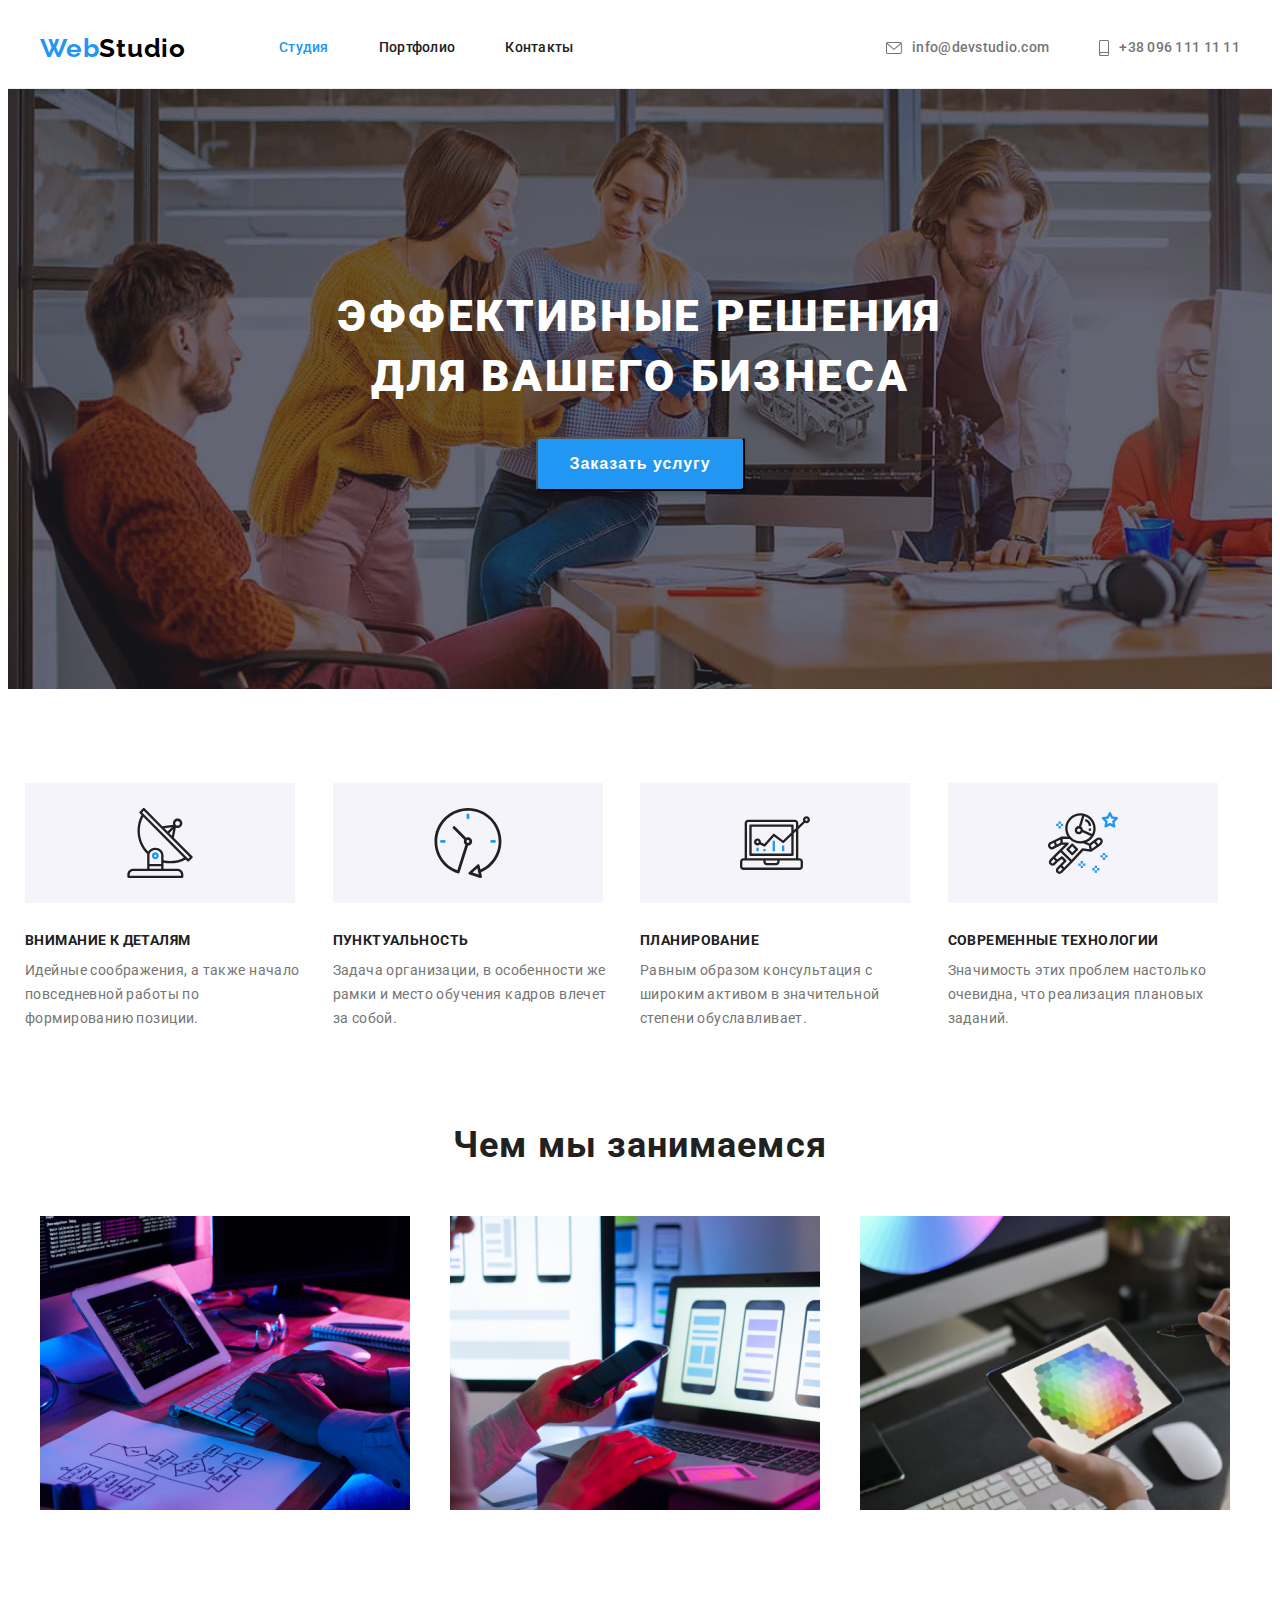
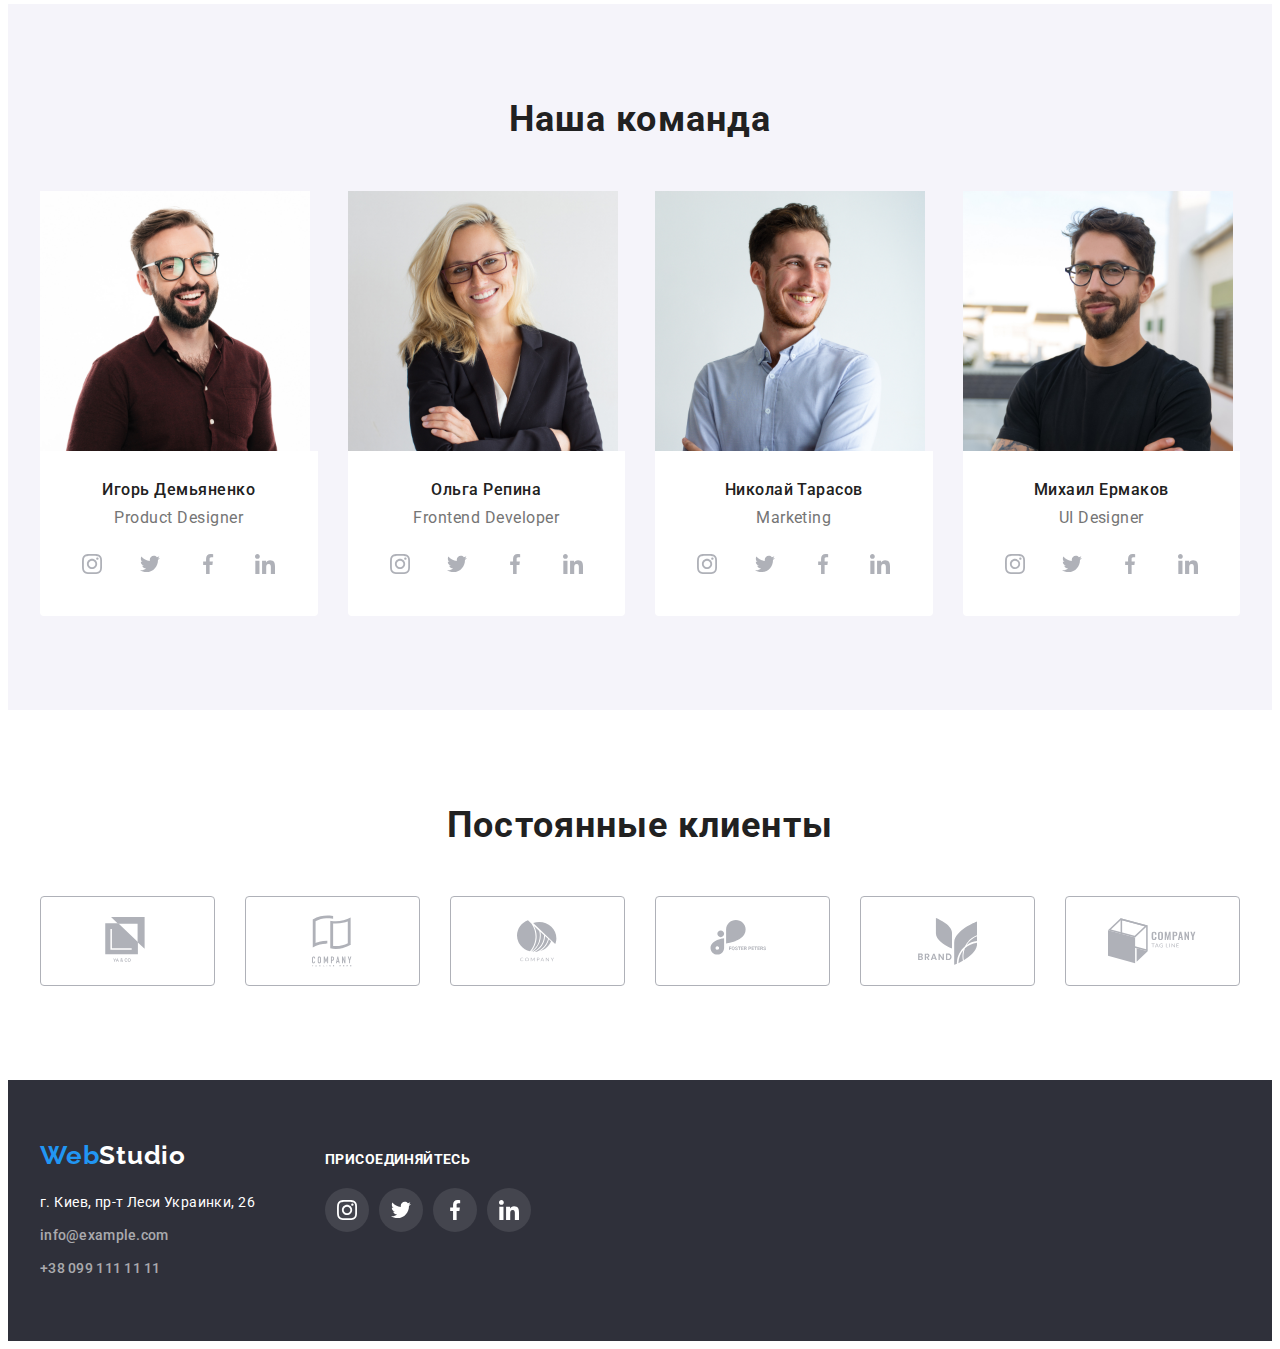
==== index.html @ b5531668 "clone" ====
﻿<!DOCTYPE html>
<html lang="ru">
<head>
    <meta charset="UTF-8">
    <meta http-equiv="X-UA-Compatible" content="IE=edge">
    <meta name="viewport" content="width=device-width, initial-scale=1.0">
    <title>WebStudio</title>
<link rel="preconnect" href="https://fonts.gstatic.com">
<link href="https://fonts.googleapis.com/css2?family=Raleway:wght@700&family=Roboto:wght@400;500;700;900&display=swap"
    rel="stylesheet">
    <link rel="stylesheet" href="https://cdnjs.cloudflare.com/ajax/libs/modern-normalize/1.0.0/modern-normalize.min.css"
        integrity="sha512-ISS7cAi1PEhQ8jnbJpJZMd29NlhNj4AWYyLOSp2CE/CsHxTCu+r+t0D2yoJudVrd0/8fTVPUVDzY5Tvli75u/g=="
        crossorigin="anonymous" />
    <link rel="stylesheet" href="./css/styles.css">
   
</head>
<body>
<header class="header">
    <div class="container">
<nav class="nav">
    <a class="logo logo-light-theme link" href="" lang="en"> <span class="web">Web</span>Studio</a>
    <ul class="items list">
        <li class="item">
            <a class="item-link link current" href="./index.html">Студия</a>
        </li>
        <li class="item">
            <a class="item-link link" href="./portfolio.html">Портфолио</a>
        </li>
        <li class="item">
            <a class="item-link link" href="">Контакты</a>
        </li>
    </ul>
</nav>
<ul class="item-link list"> 
    <li class="mail">
        <a class="tel-link link" href="mailto:info@devstudio.com" lang="en">
            <svg class="tel-icon" width="16" height="12">
                <use href=" ./images/svgsprat/symbol.svg#icon-list">
                </use>
            </svg>
             info@devstudio.com</a>
    </li>
    <li class="tel">
        <a class="tel-link link" href="tel:+380961111111"> 
            <svg class="tel-icon" width="10" height="16">
            <use href=" ./images/svgsprat/symbol.svg#icon-smartphone"icon-smartphone>
            </use>
        </svg>
        +38 096 111 11 11</a>
    </li>
   
</ul>
    </div>
    
</header>
<main>
<!--Hero-->
<section class="hero overlay">
    <div class="container">
        <h1 class="hero-title">Эффективные решения для вашего бизнеса</h1>
        <button class="modal-btn" type="button">Заказать услугу</button>
    </div>
</section>
<!--Features-->
<section class="features">
    <div class="container">
    <h2 class="visually-hidden" hidden>Особенности </h2>
        <ul class="features-lists list">
            <li class="features-lists-item">
            <div class="pictures-list">
                <svg class="features-icon">
                    <use href=" ./images/svgsprat/symbol.svg#icon-antenna1"></use>
                </svg>
            </div>    
            <h3 class="features-list">Внимание к деталям</h3>
            <p class="features-desc">Идейные соображения, а также начало повседневной работы по формированию позиции.</p>

        </li>
        <li class="features-lists-item">
            <div class="pictures-list">
                <svg class="features-icon">
                    <use href=" ./images/svgsprat/symbol.svg#icon-clock"></use>
                </svg>
                </div>
            <h3 class="features-list">Пунктуальность</h3>
            <p class="features-desc">Задача организации, в особенности же рамки и место обучения кадров влечет за собой.</p>
        </li>
        <li class="features-lists-item">
            <div class="pictures-list">
                <svg class="features-icon">
                    <use href=" ./images/svgsprat/symbol.svg#icon-diagram1"></use>
                </svg>
                </div>
            <h3 class="features-list">Планирование</h3>
            <p class="features-desc">Равным образом консультация с широким активом в значительной степени обуславливает.</p>
        </li>
        <li class="features-lists-item">
            <div class="pictures-list">
                <svg class="features-icon">
                    <use href=" ./images/svgsprat/symbol.svg#icon-astronaut1"></use>
                </svg>
                </div>
            <h3 class="features-list">Современные технологии</h3>
            <p class="features-desc">Значимость этих проблем настолько очевидна, что реализация плановых заданий.</p>
        </li>
    </ul>
    </div>
</section>
<!--what are we doing-->
<section class="doing ">
    <div class="container">
    <h2 class="title">Чем мы занимаемся</h2>
    <ul class="doing-lists list">
        <li class="doing-items">
            <img src="./images/doing/box1.jpg" width="370" height="294" alt="Человек печатает на планшете" >
        </li>
        <li class="doing-items">
            <img src="./images/doing/box2.jpg" width="370" height="294" alt="Человек держит телефон в руке">
        </li>
        <li class="doing-items">
            <img src="./images/doing/box3.jpg" width="370" height="294" alt="Человек дердит в руке планшет">
        </li>
    </ul>
    </div>
</section> 
<!--Our team--> 
<section class="team">
   <div class="container">
    <h2 class="title">Наша команда</h2>
    <ul class="team-lists list">
        <li class="team-list">
            <img src="./images/team/ihor.jpg" width="270" height="260" alt="Мужчина в очках">
                <div class="desc">
                <h3 class="team-member">Игорь Демьяненко</h3>
                    <p class="team-desc" lang="en">Product Designer</p>
                    <ul class="social-list list">
                        <li class="social-list-item">
                            <a class="social-list-link link" href="">
                                <svg class="social-list-icon">
                                    <use href=" ./images/svgsprat/symbol.svg#icon-instagram"></use>
                                </svg>
                            </a>
                        </li>
                            <li class="social-list-item">
                                <a class="social-list-link link" href="">
                                    <svg class="social-list-icon">
                                        <use href=" ./images/svgsprat/symbol.svg#icon-twitter1"></use>
                                    </svg>
                                </a>
                         </li>
                            <li class="social-list-item">
                                <a class="social-list-link link" href="">
                                    <svg class="social-list-icon">
                                        <use href=" ./images/svgsprat/symbol.svg#icon-facebook"></use>
                                    </svg>
                                </a>
                        </li>
                            <li class="social-list-item">
                                <a class="social-list-link link" href="">
                                    <svg class="social-list-icon">
                                        <use href=" ./images/svgsprat/symbol.svg#icon-linkedin1"></use>
                                    </svg>
                                </a>
                        </li>
                    </ul>
                </div>
        </li>
        <li class="team-list">
            <img src="./images/team/olga.jpg" width="270" height="260" alt="Женщина в очках">
                <div class="desc">
                <h3 class="team-member">Ольга Репина</h3>
                    <p class="team-desc" lang="en">Frontend Developer</p>
                     <ul class="social-list list">
                        <li class="social-list-item">
                            <a class="social-list-link link" href="">
                                <svg class="social-list-icon">
                                    <use href=" ./images/svgsprat/symbol.svg#icon-instagram"></use>
                                </svg>
                            </a>
                        </li>
                            <li class="social-list-item">
                                <a class="social-list-link link" href="">
                                    <svg class="social-list-icon">
                                        <use href=" ./images/svgsprat/symbol.svg#icon-twitter1"></use>
                                    </svg>
                                </a>
                         </li>
                            <li class="social-list-item">
                                <a class="social-list-link link" href="">
                                    <svg class="social-list-icon">
                                        <use href=" ./images/svgsprat/symbol.svg#icon-facebook"></use>
                                    </svg>
                                </a>
                        </li>
                            <li class="social-list-item">
                                <a class="social-list-link link" href="">
                                    <svg class="social-list-icon">
                                        <use href=" ./images/svgsprat/symbol.svg#icon-linkedin1"></use>
                                    </svg>
                                </a>
                        </li>
                    </ul>
                </div>
        </li>
        <li class="team-list">
            <img src="./images/team/nikolay.jpg" width="270" height="260" alt="Мужчина в белой рубашке">
                <div class="desc">
                <h3 class="team-member">Николай Тарасов</h3>
                    <p class="team-desc" lang="en">Marketing</p>
                     <ul class="social-list list">
                        <li class="social-list-item">
                            <a class="social-list-link link" href="">
                                <svg class="social-list-icon">
                                    <use href=" ./images/svgsprat/symbol.svg#icon-instagram"></use>
                                </svg>
                            </a>
                        </li>
                            <li class="social-list-item">
                                <a class="social-list-link link" href="">
                                    <svg class="social-list-icon">
                                        <use href=" ./images/svgsprat/symbol.svg#icon-twitter1"></use>
                                    </svg>
                                </a>
                         </li>
                            <li class="social-list-item">
                                <a class="social-list-link link" href="">
                                    <svg class="social-list-icon">
                                        <use href=" ./images/svgsprat/symbol.svg#icon-facebook"></use>
                                    </svg>
                                </a>
                        </li>
                            <li class="social-list-item">
                                <a class="social-list-link link" href="">
                                    <svg class="social-list-icon">
                                        <use href=" ./images/svgsprat/symbol.svg#icon-linkedin1"></use>
                                    </svg>
                                </a>
                        </li>
                    </ul>
                </div>
        </li>
        <li class="team-list">
            <img src="./images/team/mikhail.jpg" width="270" height="260" alt="Мужчина в чорной футболке и очках">
                <div class="desc">
                <h3 class="team-member">Михаил Ермаков</h3>
                    <p class="team-desc" lang="en">UI Designer</p>
                     <ul class="social-list list">
                        <li class="social-list-item">
                            <a class="social-list-link link" href="">
                                <svg class="social-list-icon">
                                    <use href=" ./images/svgsprat/symbol.svg#icon-instagram"></use>
                                </svg>
                            </a>
                        </li>
                            <li class="social-list-item">
                                <a class="social-list-link link" href="">
                                    <svg class="social-list-icon">
                                        <use href=" ./images/svgsprat/symbol.svg#icon-twitter1"></use>
                                    </svg>
                                </a>
                         </li>
                            <li class="social-list-item">
                                <a class="social-list-link link" href="">
                                    <svg class="social-list-icon">
                                        <use href=" ./images/svgsprat/symbol.svg#icon-facebook"></use>
                                    </svg>
                                </a>
                        </li>
                            <li class="social-list-item">
                                <a class="social-list-link link" href="">
                                    <svg class="social-list-icon">
                                        <use href=" ./images/svgsprat/symbol.svg#icon-linkedin1"></use>
                                    </svg>
                                </a>
                        </li>
                    </ul>
                </div>
        </li>
    </ul>
    </div>
</section> 
<!--Our clients-->
<section class="clients">
    <div class="container">
        <h2 class="title">Постоянные клиенты</h2>
        <ul class="clients-list list">
            <li class="clients-list-item">
                <a class="clients-list-link link" href="#">
                    <svg class="client-slist-icon" height="48" width="44" >
                        <use href=" ./images/svgsprat/symbol.svg#icon-yogo"></use>
                    </svg>
                </a>
            </li>
            <li class="clients-list-item">
                      <a class="clients-list-link link" href="#">
                    <svg class="clients-list-link-icon" height="52" width="40" >
                        <use href=" ./images/svgsprat/symbol.svg#icon-logo-2"></use>
                    </svg>
                </a>
            </li>
            <li class="clients-list-item">
                      <a class="clients-list-link link" href="#">
                    <svg class="clients-list-link-icon" height="42" width="40" >
                        <use href=" ./images/svgsprat/symbol.svg#icon-logo-3"></use>
                    </svg>
                </a>
            </li>
            <li class="clients-list-item">
                      <a class="clients-list-link link" href="#">
                    <svg class="clients-list-link-icon" height="42" width="80" >
                        <use href=" ./images/svgsprat/symbol.svg#icon-logo-4"></use>
                    </svg>
                </a>
            </li>
            <li class="clients-list-item">
                      <a class="clients-list-link link" href="#">
                    <svg class="clients-list-link-icon" height="47" width="59" >
                        <use href=" ./images/svgsprat/symbol.svg#icon-logo-5"></use>
                    </svg>
                </a>
            </li>
            <li class="clients-list-item">
                      <a class="clients-list-link link" href="#">
                    <svg class="clients-list-link-icon" height="46" width="88" >
                        <use href="./images/svgsprat/symbol.svg#icon-logo-6"></use>
                    </svg>
                </a>
            </li>
        </ul>
    </div>
</section>
</section>
</main>
<footer class="footer">
    <div class="container footer-flex">
        <div>
    <a class="logo logo-dark-theme link" href="" lang="en"> <span class="web">Web</span>Studio</a>
    <address class="address">
    <ul class="contact-lists list">
        <li class="contact-item">
            <a class="contact-link link" href="https://goo.gl/maps/p48vAZZy5zVXsnr66" target="_blank" rel="noopener noreferrer">г. Киев, пр-т Леси Украинки, 26 </a>
        </li>
        <li class="contact-item">
            <a class="foot-link link" href="mailto:info@example.com">info@example.com</a>
        </li>
        <li class="contact-item">
            <a class="foot-link link" href="tel:+380991111111">+38 099 111 11 11</a></li>
    </ul>
    </address>
        </div> 
    <div class="fotter-link">
        <b class="join-us">присоединяйтесь</b>
        <ul class="soc-list list">
            <li class="soc-list-item">
                <a class="soc-list-link link" href="">
                    <svg class="social-list-icon">
                        <use href="./images/svgsprat/symbol.svg#icon-instagram"></use>
                    </svg>
                </a>
            </li>
            <li class="soc-list-item">
                <a class="soc-list-link link" href="">
                    <svg class="social-list-icon">
                        <use href="./images/svgsprat/symbol.svg#icon-twitter1"></use>
                    </svg>
                </a>
            </li>
            <li class="soc-list-item">
                <a class="soc-list-link link" href="">
                    <svg class="social-list-icon">
                        <use href="./images/svgsprat/symbol.svg#icon-facebook"></use>
                    </svg>
                </a>
            </li>
            <li class="soc-list-item">
                <a class="soc-list-link link" href="">
                    <svg class="social-list-icon">
                        <use href="./images/svgsprat/symbol.svg#icon-linkedin1"></use>
                    </svg>
                </a>
            </li>
        </ul>
    </div>
    </div>
</footer>
</body>
</html>
---- css/styles.css ----
h1,
h2,
h3,
h4,
h5,
h6,
p {
  margin: 0;
}
ul,
ol {
  margin: 0;
  padding: 0;
}
img {
  display: block;
}
:root {
  --main-font: 'Roboto', sans-serif;
  --secondary-font: 'Raleway', sans-serif;
  --second-background: #2f303a;
  --team-background: #f5f4fa;
  --btn-active-background: #188ce8;
  --nav-color: #212121;
  --main-color: #ffffff;
  --second-color: #2196f3;
  --light-theme: #000000;
  --tel-link-color: #757575;
  --border-color: #eeeeee;
  --footer-link: rgba(255, 255, 255, 0.6);
  --icon-color: #afb1b8;
}

body {
  font-family: var(--main-font);
  font-weight: 400;
  background: var(--main-color);
}

.link {
  text-decoration: none;
}

.list {
  list-style: none;
}

.address {
  font-style: normal;
  margin-top: 20px;
}
.visually-hidden {
  position: absolute !important;
  clip: rect(1px 1px 1px 1px); /* IE6, IE7 */
  clip: rect(1px, 1px, 1px, 1px);
  padding: 0 !important;
  border: 0 !important;
  height: 1px !important;
  width: 1px !important;
  overflow: hidden;
}
/*===========COMPONENT==========*/
.logo {
  font-family: var(--secondary-font);
  font-weight: 700;
  font-size: 26px;
  line-height: 1.19;
  letter-spacing: 0.03em;
  color: var(--main-color);
}
.web {
  color: var(--second-color);
}

.logo-light-theme {
  color: var(--light-theme);
}

.logo-dark-theme {
  color: var(--main-color);
}

.modal-btn {
  min-width: 200px;
  padding: 10px 32px;
  font-weight: 700;
  font-size: 16px;
  line-height: 1.9;
  text-align: center;
  letter-spacing: 0.06em;
  cursor: pointer;
  color: var(--main-color);
  background: var(--second-color);
  box-shadow: 0px 4px 4px rgba(0, 0, 0, 0.15);
  border-radius: 4px;
}
.modal-btn:hover,
.modal-btn:focus {
  color: var(--main-color);
  background: var(--btn-active-background);
  box-shadow: 0px 4px 4px rgba(0, 0, 0, 0.15);
  border-radius: 4px;
}
.title {
  margin-bottom: 50px;
  font-weight: 700;
  font-size: 36px;
  line-height: 1.17;
  text-align: center;
  letter-spacing: 0.03em;
  color: var(--nav-color);
}
.social-list {
  display: flex;
  align-items: center;
  justify-content: space-between;
}
.social-list-link {
  display: flex;
  justify-content: center;
  align-items: center;
  width: 44px;
  height: 44px;
  border-radius: 50%;
  fill: var(--icon-color);
  background-color: var(--main-color);
}
.social-list-icon {
  width: 20px;
  height: 20px;
}
.social-list-link:hover,
.social-list-link:focus {
  background-color: var(--second-color);
}

.social-list-link:hover .social-list-icon,
.social-list-link:focus .social-list-icon {
  fill: var(--main-color);
}
/*===========END COMPONENT==========*/

/*===========HEADER==========*/
.header {
  border-bottom: 1px solid #ececec;
}
.header .container {
  display: flex;
  align-items: center;
}
.nav {
  display: flex;
  align-items: center;
}
.container {
  align-items: center;
  width: 1200px;
  margin: 0 auto;
  padding-left: 15px;
  padding-right: 15px;
}
.items-link {
  display: flex;
  align-items: center;
  margin-left: auto;
}
.items {
  display: flex;
  align-items: center;
  margin-left: 93px;
}
.item:not(:last-child) {
  margin-right: 50px;
}

.item-link {
  display: flex;
  align-items: center;
  margin-left: auto;
  font-weight: 500;
  font-size: 14px;
  line-height: 1.14;
  letter-spacing: 0.02em;
  color: var(--nav-color);
}
.item-link:hover,
.item-link:focus {
  color: var(--second-color);
}
.current {
  color: var(--second-color);
}
.tel {
  margin-left: 50px;
}

.tel-link {
  display: inline-flex;
  align-items: center;
  padding-top: 32px;
  padding-bottom: 32px;
  font-weight: 500;
  font-size: 14px;
  line-height: 1.14;
  letter-spacing: 0.02em;
  color: var(--tel-link-color);
}
.foot-link {
  font-weight: 500;
  font-size: 14px;
  line-height: 1.14;
  letter-spacing: 0.02em;
  color: var(--footer-link);
}
.foot-link:hover,
.foot-link:focus {
  color: var(--second-color);
}
.tel-link:hover,
.tel-link:focus {
  color: var(--second-color);
}
.tel-link:hover .tel-icon,
.tel-link:focus .tel-icon {
  fill: var(--second-color);
}
.tel-icon {
  margin-right: 10px;
  fill: var(--tel-link-color);
}

/*===========END HEADER=========*/

/*===========HERO==========*/
.hero {
  display: flex;
  align-items: center;
  background-color: var(--second-background);
  text-align: center;
  color: var(--main-color);
}
.overlay {
  max-width: 1600px;
  height: 600px;
  margin: 0 auto;
  background-image: linear-gradient(
      to right,
      rgba(47, 48, 58, 0.4),
      rgba(47, 48, 58, 0.4)
    ),
    url('../images/overlay/overlay.jpg');
}
.hero .container {
  padding: 200px 0px;
  text-align: center;
  max-width: 696px;
}

.hero-title {
  margin-bottom: 30px;
  font-weight: 900;
  font-size: 44px;
  line-height: 1.36;
  text-align: center;
  letter-spacing: 0.06em;
  text-transform: uppercase;
  color: var(--main-color);
}

/*===========FEATURES==========*/
.features {
  padding-top: 94px;
  padding-bottom: 94px;
}
.features-lists {
  display: flex;
  align-items: center;
  justify-content: center;
}

.features-list {
  margin-bottom: 10px;
  font-weight: 700;
  font-size: 14px;
  line-height: 1.14;
  letter-spacing: 0.03em;
  text-transform: uppercase;
  color: var(--nav-color);
}
.features-lists {
  margin-left: -30px;
}
.features-lists-item {
  flex-basis: calc(100% / 4 - 30px);
  margin-left: 30px;
}
.features-lists :first-child {
  margin-left: 0;
}
.features-desc {
  font-weight: 400;
  font-size: 14px;
  line-height: 1.7;
  letter-spacing: 0.03em;
  color: var(--tel-link-color);
}
.pictures-list {
  display: flex;
  justify-content: center;
  align-items: center;
  margin-bottom: 30px;
  width: 270px;
  height: 120px;
  background-color: var(--team-background);
}

.features-icon {
  width: 70px;
  height: 70px;
}

/*===========END FEATURES==========*/

/*===========DOING==========*/
.doing {
  padding-bottom: 94px;
}
.doing-lists {
  display: flex;
  flex-wrap: wrap;
  margin-left: -30px;
  margin-top: -50px;
}

.doing-items {
  flex-basis: calc(100% / 3 - 30px);
  margin-left: 30px;
  margin-top: 50px;
}
/*===========END DOING==========*/

/*===========OUR TEAM==========*/
.team {
  padding-top: 94px;
  padding-bottom: 94px;
  background-color: var(--team-background);
}

.team-lists {
  display: flex;
  flex-wrap: wrap;
  margin-left: -30px;
  margin-top: -50px;
  text-align: center;
}
.team-list {
  flex-basis: calc(100% / 4 - 30px);
  margin-left: 30px;
  margin-top: 50px;
}
.team-member {
  margin-bottom: 10px;
  font-weight: 500;
  font-size: 16px;
  line-height: 1.18;
  text-align: center;
  letter-spacing: 0.03em;
  color: var(--nav-color);
}
.desc {
  padding: 30px;

  background: var(--main-color);
  border-radius: 0px 0px 4px 4px;
}
.team-desc {
  font-weight: normal;
  font-size: 16px;
  line-height: 1.18;
  letter-spacing: 0.03em;
  text-align: center;
  color: var(--tel-link-color);
  margin-bottom: 14px;
}
/*===========END OUR TEAM==========*/

/*===========OUR CLIENT==========*/
.clients {
  padding-top: 94px;
  padding-bottom: 94px;
}
.clients-list {
  display: flex;
  align-items: center;
  flex-wrap: wrap;
  margin-top: -50px;
  margin-left: -30px;
}
.clients-list-item {
  display: flex;
  align-items: center;
  justify-content: center;
  flex-basis: calc(100% / 6 - 30px);
  margin-left: 30px;
  margin-top: 50px;
  height: 90px;
  border-radius: 4px;
  border: 1px solid var(--icon-color);
  box-sizing: border-box;
  border-radius: 4px;
  fill: var(--icon-color);
}
.clients-list-link {
  display: inline-flex;
  justify-content: center;
  align-items: center;
  width: 100%;
  height: 90px;
  fill: var(--icon-color);
}

.clients-list-link:hover,
.clients-list-link:focus {
  fill: var(--second-color);
}
.clients-list-item:hover,
.clients-list-link-icon .clients-list-item:focus,
.clients-list-link-icon {
  border-color: var(--btn-active-background);
}

/*===========FOOTER==========*/
.footer {
  display: flex;
  padding-top: 60px;
  padding-bottom: 60px;
  background-color: var(--second-background);
}

.contact-link {
  font-weight: 400;
  font-size: 14px;
  line-height: 1.7;
  letter-spacing: 0.03em;
  color: var(--main-color);
}

.contact-item {
  font-weight: 400;
  font-size: 14px;
  line-height: 1.7;
  letter-spacing: 0.03em;
  color: var(--main-color);
}
.contact-item:not(:last-child) {
  margin-bottom: 9px;
}
.contact-link:hover,
.contact-link:focus {
  color: var(--second-color);
}

.footer-flex {
  display: flex;
  align-items: baseline;
}

.fotter-link {
  margin-left: 70px;
}
.join-us {
  display: block;
  margin-bottom: 20px;
  font-weight: bold;
  font-size: 14px;
  line-height: 1.14;
  letter-spacing: 0.03em;
  text-transform: uppercase;
  color: var(--main-color);
}
.soc-list {
  display: flex;
}
.soc-list-item {
  margin-right: 10px;
}
.soc-list-item :not(:last-child) {
  margin-right: 10px;
}

.soc-list-link {
  display: inline-flex;
  width: 44px;
  height: 44px;
  border-radius: 50%;
  color: var(--icon-color);
  justify-content: center;
  align-items: center;
  fill: var(--main-color);
  background: rgba(255, 255, 255, 0.1);
}
.soc-list-icon {
  width: 20px;
  height: 20px;
}
.soc-list-link:hover,
.soc-list-link:focus {
  background-color: var(--second-color);
}

/*=========== END FOOTER==========*/

/*===========PORTFOLIO MENU==========*/
.portfolio-menu {
  padding-top: 94px;
  padding-bottom: 94px;
}
.btn-lists {
  display: flex;
  align-items: center;
  justify-content: center;
}

.btn-item:not(:last-child) {
  margin-right: 8px;
  justify-content: center;
}

.portfolio-lists {
  display: flex;
  flex-wrap: wrap;
  margin-left: -30px;
  margin-top: 20px;
}
.portfolio-item {
  flex-basis: calc(100% / 3 - 30px);
  margin-left: 30px;
  margin-top: 20px;
}
.portfolio-text {
  padding: 20px 24px;
  background: var(--main-color);
  border: 1px solid var(--border-color);
  border-top: none;
}
.btn {
  min-width: 84px;
  padding: 6px 22px;
  font-weight: 500;
  font-size: 16px;
  line-height: 1.625;
  text-align: center;
  letter-spacing: 0.03em;
  background-color: var(--team-background);
  color: var(--nav-color);
  cursor: pointer;
  border-radius: 4px;
  border: 0px;
}
.btn:hover,
.btn:focus {
  background-color: var(--second-color);
  color: var(--main-color);
  box-shadow: 0px 3px 1px rgba(0, 0, 0, 0.1), 0px 1px 2px rgba(0, 0, 0, 0.08),
    0px 2px 2px rgba(0, 0, 0, 0.12);
}
.portfolio-name {
  margin-bottom: 4px;
  font-weight: 700;
  font-size: 18px;
  line-height: 2;
  letter-spacing: 0.06em;
  color: var(--nav-color);
}

.portfolio-desc {
  font-size: 16px;
  line-height: 1.9;
  letter-spacing: 0.03em;
  color: var(--tel-link-color);
}
.portfolio-link {
  display: block;
}
.portfolio-link:hover,
.portfolio-link:focus {
  box-shadow: 0px 1px 1px rgba(0, 0, 0, 0.12), 0px 4px 4px rgba(0, 0, 0, 0.06),
    1px 4px 6px rgba(0, 0, 0, 0.16);
}
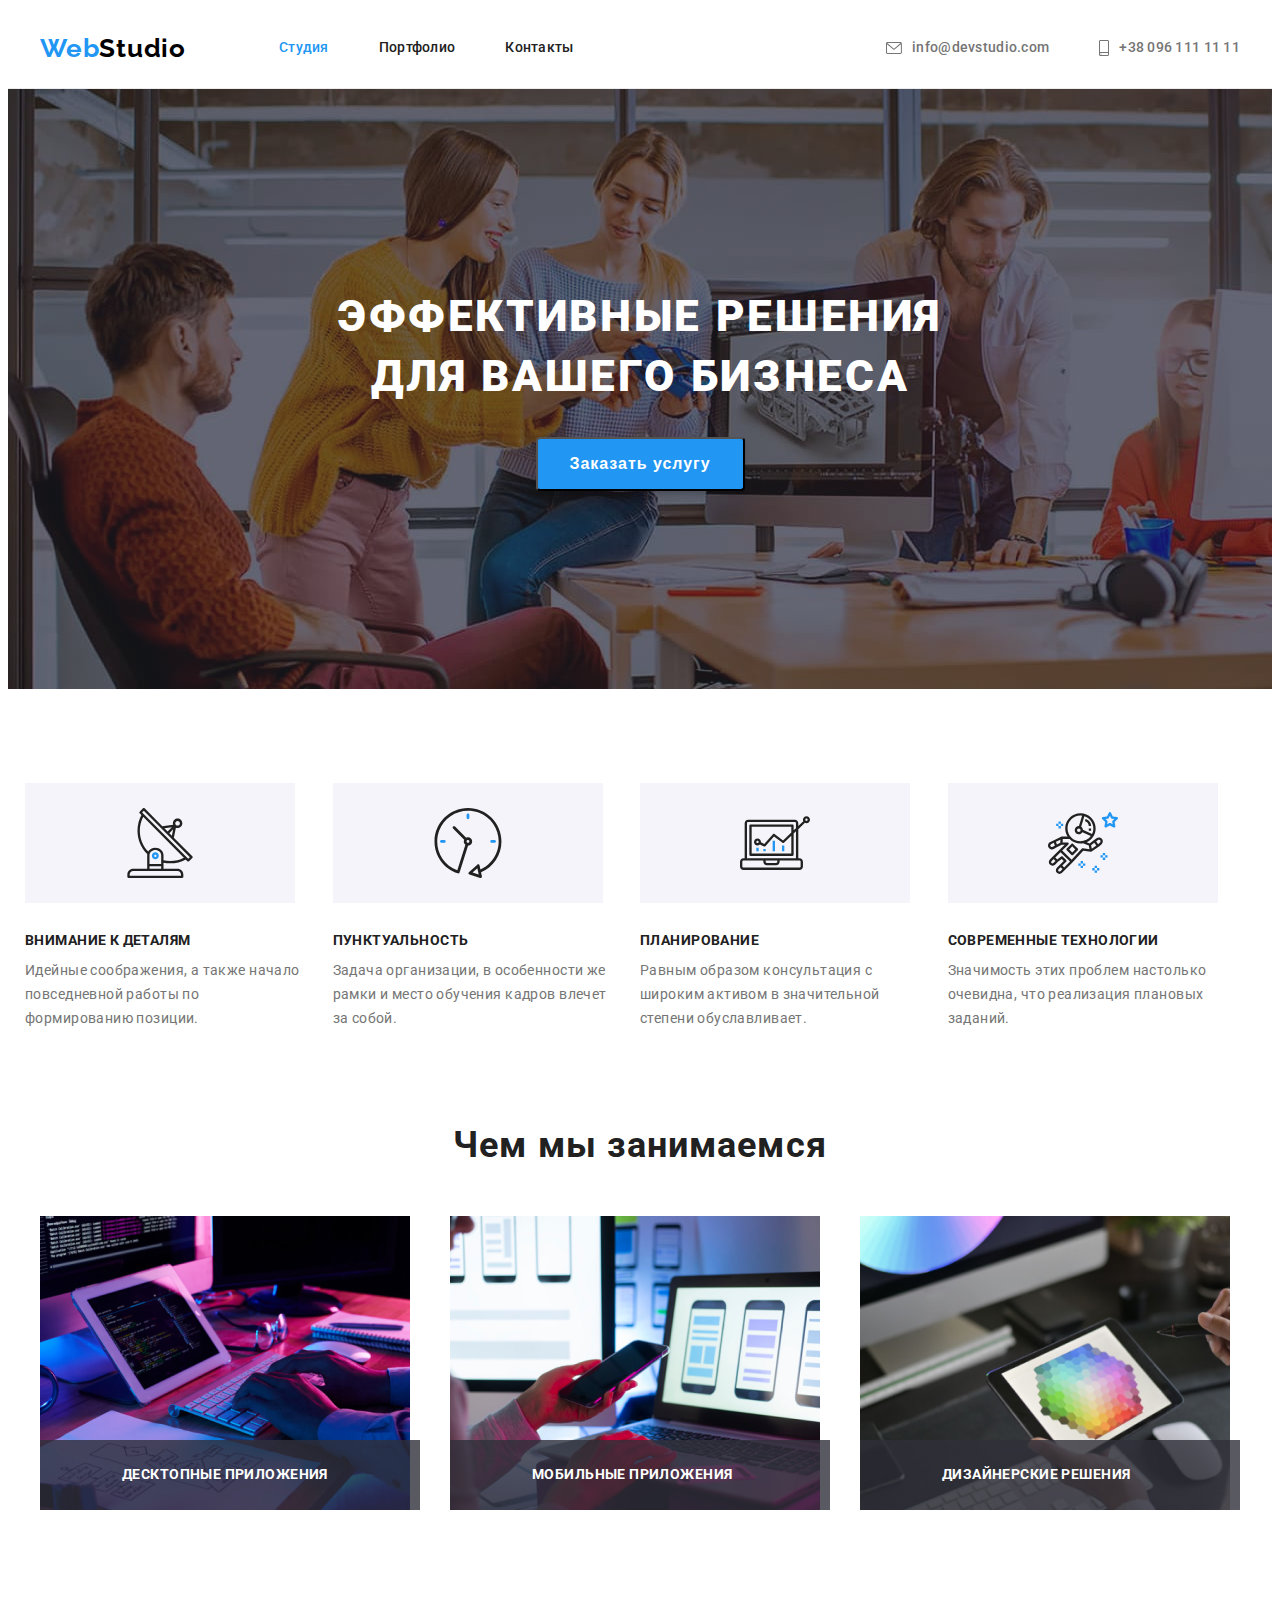
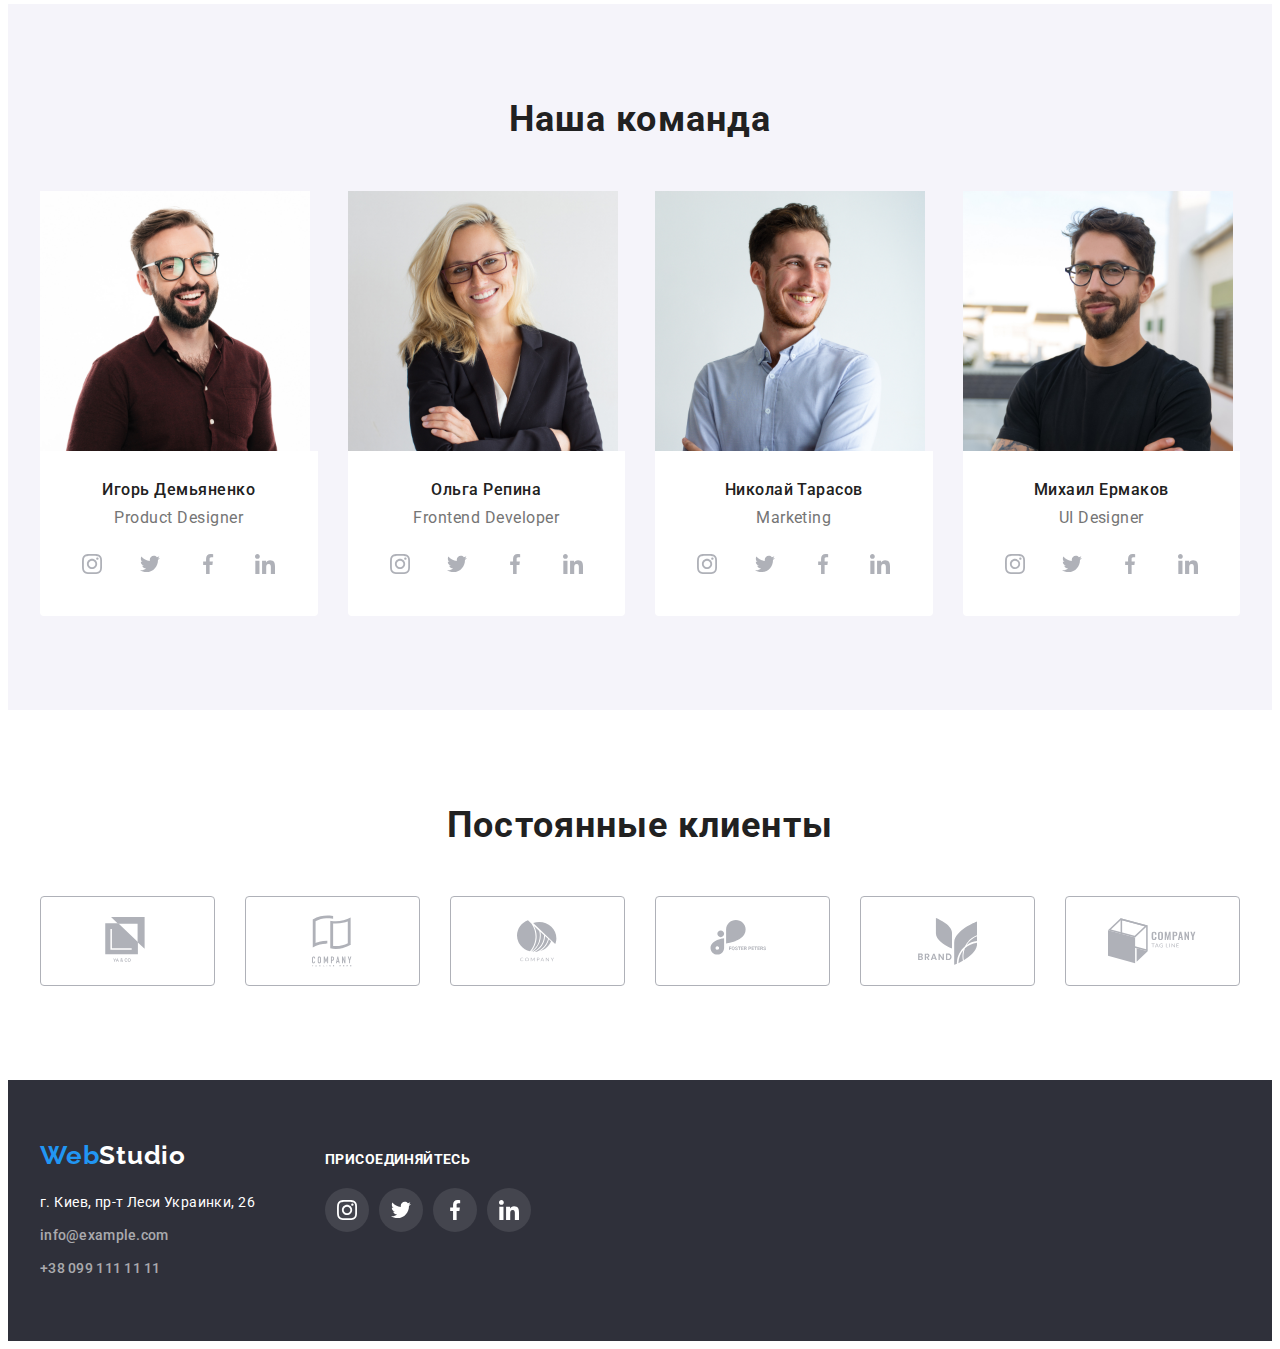
==== commit 241758a6: "описание чем мы занимаемся" ====
--- a/index.html
+++ b/index.html
@@ -112,13 +112,28 @@
     <h2 class="title">Чем мы занимаемся</h2>
     <ul class="doing-lists list">
         <li class="doing-items">
+            <div class="doing-pictures">
             <img src="./images/doing/box1.jpg" width="370" height="294" alt="Человек печатает на планшете" >
+            <div class="pictures-title">
+                <p class="pictures-description">Десктопные приложения</p>
+        </div>
+        </div>
         </li>
         <li class="doing-items">
-            <img src="./images/doing/box2.jpg" width="370" height="294" alt="Человек держит телефон в руке">
+            <div class="doing-pictures">
+                <img src="./images/doing/box2.jpg" width="370" height="294" alt="Человек печатает на планшете">
+                <div class="pictures-title">
+                    <p class="pictures-description">Мобильные приложения</p>
+                </div>
+            </div>
         </li>
         <li class="doing-items">
-            <img src="./images/doing/box3.jpg" width="370" height="294" alt="Человек дердит в руке планшет">
+            <div class="doing-pictures">
+                <img src="./images/doing/box3.jpg" width="370" height="294" alt="Человек печатает на планшете">
+                <div class="pictures-title">
+                    <p class="pictures-description">Дизайнерские решения</p>
+                </div>
+            </div>
         </li>
     </ul>
     </div>
@@ -383,5 +398,7 @@
     </div>
     </div>
 </footer>
+
+    
 </body>
 </html>--- a/css/styles.css
+++ b/css/styles.css
@@ -29,6 +29,9 @@
   --border-color: #eeeeee;
   --footer-link: rgba(255, 255, 255, 0.6);
   --icon-color: #afb1b8;
+  --overlay:rgba(33, 150, 243, 0.9);
+  --modal-background: rgba(0, 0, 0, 0.2);
+  --title-pictures:rgba(47, 48, 58, 0.8);
 }
 
 body {
@@ -337,6 +340,33 @@
   margin-left: 30px;
   margin-top: 50px;
 }
+.doing-pictures{
+  position: relative;
+}
+.pictures-title{
+position: absolute;
+bottom: 0;
+left: 0;
+width: 100%;
+height: 23.8%;
+background-color: var(--title-pictures);
+transition: 250ms cubic-bezier(0.4, 0, 0.2, 1);
+
+
+}
+.pictures-description{
+display: inline-block;
+position: absolute;
+padding: 27px 82px;
+font-weight: bold;
+font-size: 14px;
+line-height: 1.14;
+text-align: center;
+letter-spacing: 0.03em;
+text-transform: uppercase;
+color: var(--main-color);
+text-align: center;
+}
 /*===========END DOING==========*/
 
 /*===========OUR TEAM==========*/
@@ -536,6 +566,7 @@
   flex-basis: calc(100% / 3 - 30px);
   margin-left: 30px;
   margin-top: 20px;
+
 }
 .portfolio-text {
   padding: 20px 24px;
@@ -587,3 +618,38 @@
   box-shadow: 0px 1px 1px rgba(0, 0, 0, 0.12), 0px 4px 4px rgba(0, 0, 0, 0.06),
     1px 4px 6px rgba(0, 0, 0, 0.16);
 }
+
+.card-thumb{
+ position: relative; 
+ overflow: hidden;
+}
+.overlay-card{
+position: absolute;
+top: 0;
+left: 0;
+width: 100%;
+height: 100%;
+background-color:var(--overlay);
+transform:translateY(100%);
+transition: 250ms cubic-bezier(0.4, 0, 0.2, 1);
+
+}
+ .portfolio-link:hover .overlay-card{
+   transform: translateY(0);
+ }
+ .card-text{
+   display: block;
+  padding: 63px 24px;
+  font-style: normal;
+  font-weight: normal;
+  font-size: 18px;
+  line-height: 1.5;
+
+  letter-spacing: 0.03em;
+  color: var(--main-color);
+ }
+
+
+ 
+ 
+ 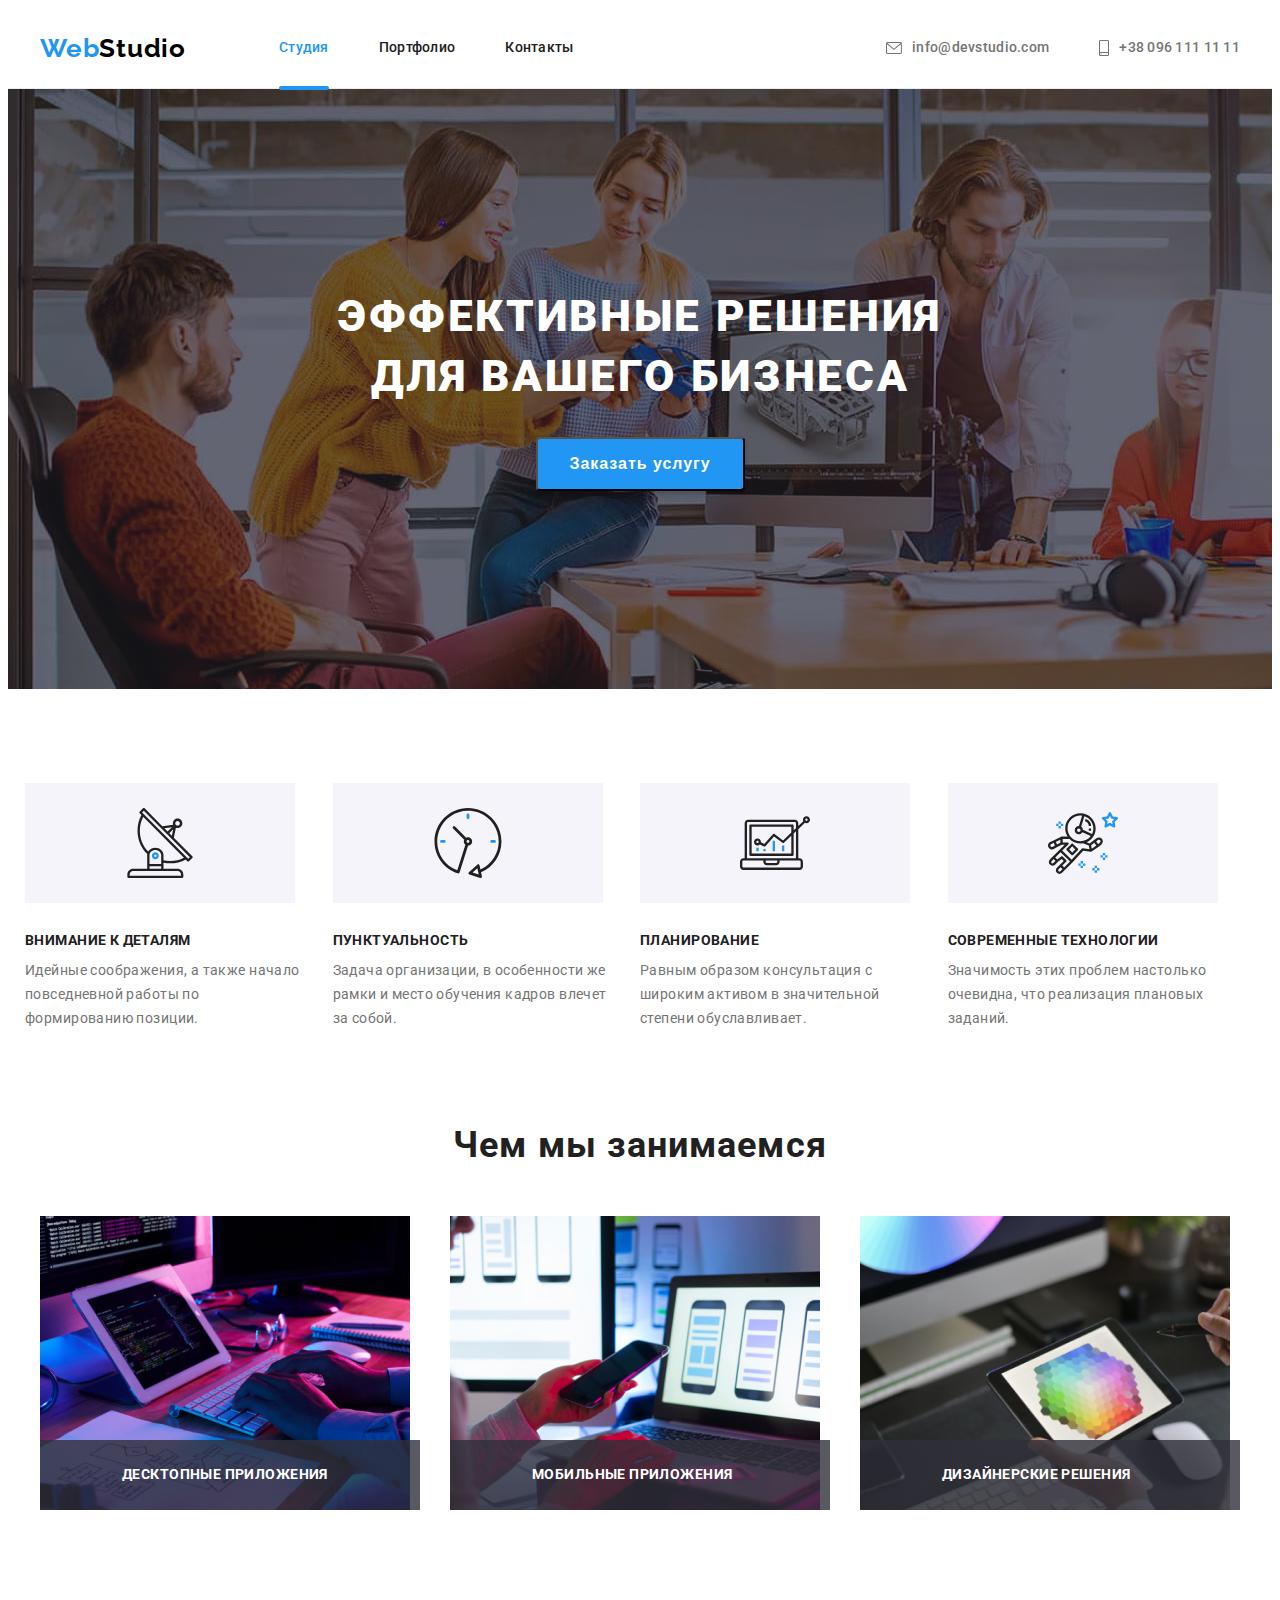
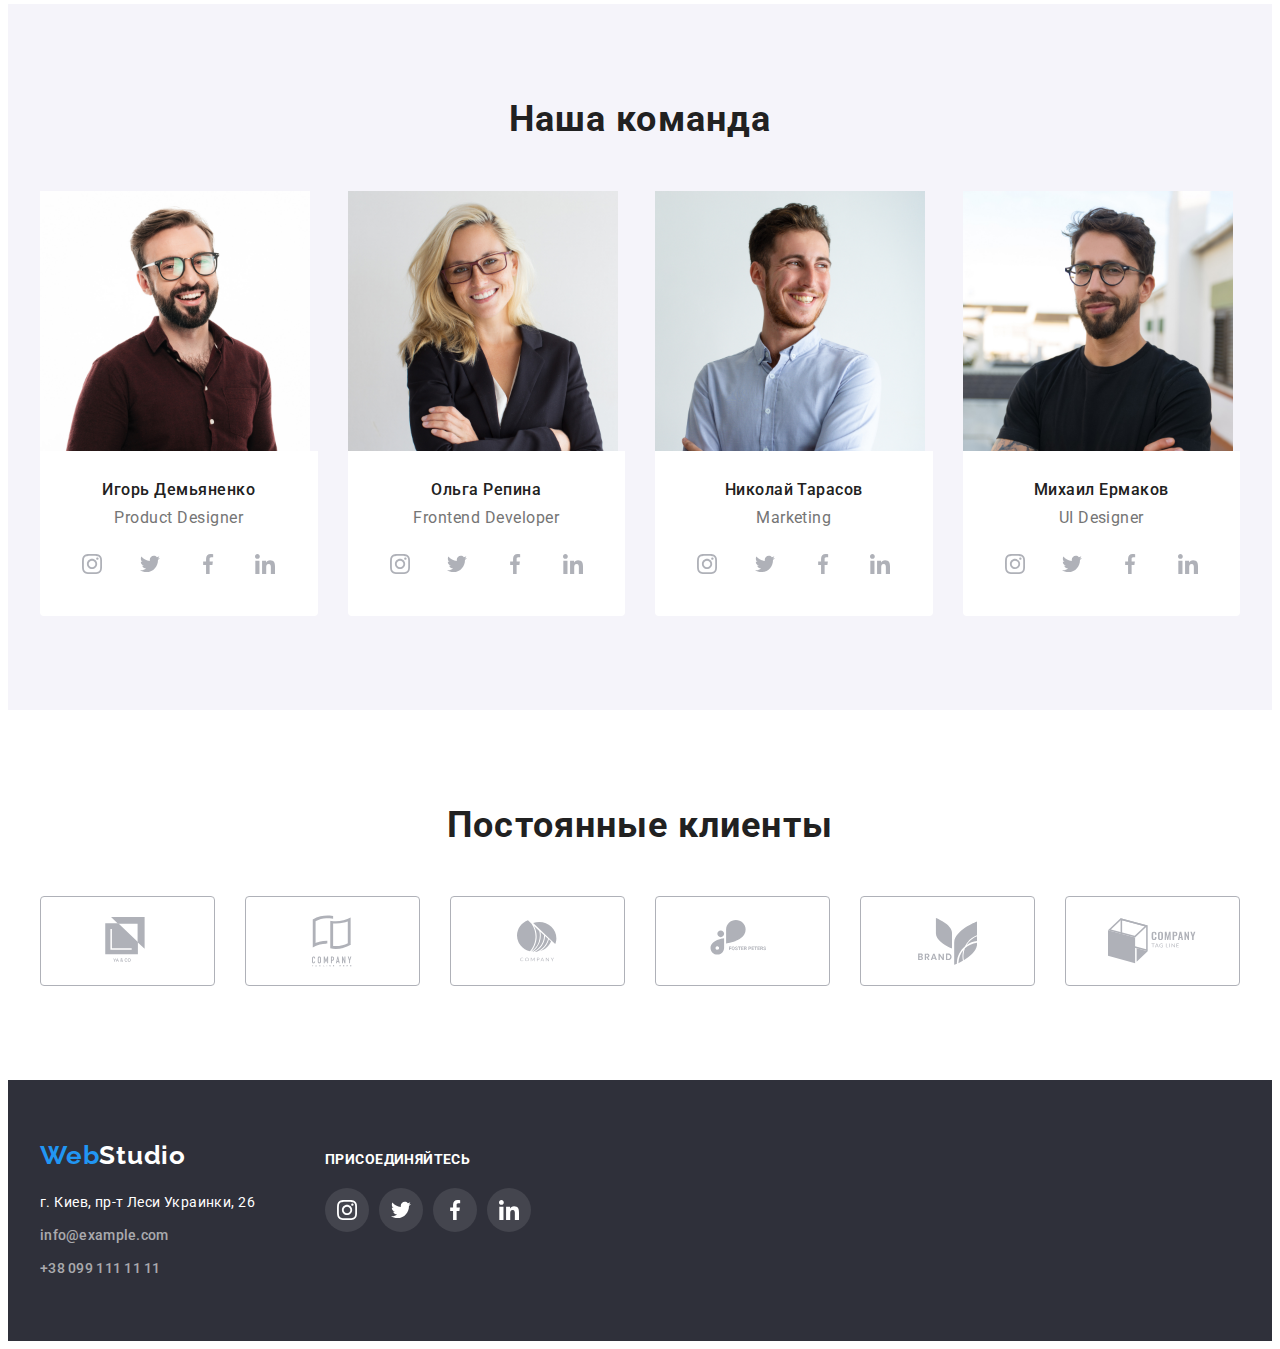
==== commit 2f769d4e: "подчеркивание текущей старницы" ====
--- a/index.html
+++ b/index.html
@@ -58,7 +58,7 @@
 <section class="hero overlay">
     <div class="container">
         <h1 class="hero-title">Эффективные решения для вашего бизнеса</h1>
-        <button class="modal-btn" type="button">Заказать услугу</button>
+        <button  class="modal-btn" type="button" data-modal-open class>Заказать услугу</button>
     </div>
 </section>
 <!--Features-->
@@ -344,7 +344,12 @@
         </ul>
     </div>
 </section>
-</section>
+<div class="backdrop is-hidden" data-modal>
+    <div class="modal-window">
+        <button class="close-btn"   type="button" data-modal-close>X</button>
+            
+</div>
+
 </main>
 <footer class="footer">
     <div class="container footer-flex">
@@ -399,6 +404,6 @@
     </div>
 </footer>
 
-    
+    <script src="./js/modal.js"></script>
 </body>
 </html>--- a/css/styles.css
+++ b/css/styles.css
@@ -32,6 +32,8 @@
   --overlay:rgba(33, 150, 243, 0.9);
   --modal-background: rgba(0, 0, 0, 0.2);
   --title-pictures:rgba(47, 48, 58, 0.8);
+  --btn-background: rgba(0, 0, 0, 0.1);
+
 }
 
 body {
@@ -96,6 +98,7 @@
   background: var(--second-color);
   box-shadow: 0px 4px 4px rgba(0, 0, 0, 0.15);
   border-radius: 4px;
+   transition: 250ms cubic-bezier(0.4, 0, 0.2, 1);
 }
 .modal-btn:hover,
 .modal-btn:focus {
@@ -127,10 +130,12 @@
   border-radius: 50%;
   fill: var(--icon-color);
   background-color: var(--main-color);
+    transition: 250ms cubic-bezier(0.4, 0, 0.2, 1);
 }
 .social-list-icon {
   width: 20px;
   height: 20px;
+    transition: 250ms cubic-bezier(0.4, 0, 0.2, 1);
 }
 .social-list-link:hover,
 .social-list-link:focus {
@@ -185,14 +190,30 @@
   line-height: 1.14;
   letter-spacing: 0.02em;
   color: var(--nav-color);
+  transition: 250ms cubic-bezier(0.4, 0, 0.2, 1);
 }
 .item-link:hover,
 .item-link:focus {
   color: var(--second-color);
+  
 }
 .current {
+  position: relative;
   color: var(--second-color);
 }
+.current::after{
+  position: absolute;
+  content:"" ;
+  display: inline;
+  width: 100%;
+  height: 4px;
+  background: #2196F3;
+  border-radius: 2px;
+  transform: translateY(1000%);
+
+
+}
+
 .tel {
   margin-left: 50px;
 }
@@ -207,6 +228,7 @@
   line-height: 1.14;
   letter-spacing: 0.02em;
   color: var(--tel-link-color);
+    transition: 250ms cubic-bezier(0.4, 0, 0.2, 1);
 }
 .foot-link {
   font-weight: 500;
@@ -214,6 +236,7 @@
   line-height: 1.14;
   letter-spacing: 0.02em;
   color: var(--footer-link);
+   transition: 250ms cubic-bezier(0.4, 0, 0.2, 1);
 }
 .foot-link:hover,
 .foot-link:focus {
@@ -439,6 +462,7 @@
   box-sizing: border-box;
   border-radius: 4px;
   fill: var(--icon-color);
+    transition: 250ms cubic-bezier(0.4, 0, 0.2, 1);
 }
 .clients-list-link {
   display: inline-flex;
@@ -447,6 +471,7 @@
   width: 100%;
   height: 90px;
   fill: var(--icon-color);
+    transition: 250ms cubic-bezier(0.4, 0, 0.2, 1);
 }
 
 .clients-list-link:hover,
@@ -473,6 +498,7 @@
   line-height: 1.7;
   letter-spacing: 0.03em;
   color: var(--main-color);
+    transition: 250ms cubic-bezier(0.4, 0, 0.2, 1);
 }
 
 .contact-item {
@@ -528,6 +554,7 @@
   align-items: center;
   fill: var(--main-color);
   background: rgba(255, 255, 255, 0.1);
+    transition: 250ms cubic-bezier(0.4, 0, 0.2, 1);
 }
 .soc-list-icon {
   width: 20px;
@@ -587,6 +614,7 @@
   cursor: pointer;
   border-radius: 4px;
   border: 0px;
+    transition: 250ms cubic-bezier(0.4, 0, 0.2, 1);
 }
 .btn:hover,
 .btn:focus {
@@ -612,6 +640,8 @@
 }
 .portfolio-link {
   display: block;
+    transition: 250ms cubic-bezier(0.4, 0, 0.2, 1);
+  
 }
 .portfolio-link:hover,
 .portfolio-link:focus {
@@ -624,14 +654,14 @@
  overflow: hidden;
 }
 .overlay-card{
-position: absolute;
-top: 0;
-left: 0;
-width: 100%;
-height: 100%;
-background-color:var(--overlay);
-transform:translateY(100%);
-transition: 250ms cubic-bezier(0.4, 0, 0.2, 1);
+  position: absolute;
+  top: 0;
+  left: 0;
+  width: 100%;
+  height: 100%;
+  background-color:var(--overlay);
+  transform:translateY(100%);
+  transition: 250ms cubic-bezier(0.4, 0, 0.2, 1);
 
 }
  .portfolio-link:hover .overlay-card{
@@ -649,7 +679,50 @@
   color: var(--main-color);
  }
 
-
+.backdrop{
+  position:fixed;
+  top: 0;
+  left: 0;
+  width: 100%;
+  height: 100%;
+  background-color: var(--modal-background);
+  opacity: 1;
+  transition:opacity 250ms cubic-bezier(0.4, 0, 0.2, 1);
+}
+.backdrop.is-hidden{
+  opacity: 0;
+  pointer-events: none;
+}
+  
+ .backdrop.is-hidden .modal-window {
+    transform: scale(0.8)  translate(-50%, -50%);
+ }
+  
+
+ .modal-window{
+ display: flex;
+   
+  min-width: 528px;
+  min-height: 581px;
+  background-color: var(--main-color);
+
+  position: absolute;
+  top: 50%;
+  left: 50%;
+  transform: translate(-50%, -50%) scale(1.4);
+  padding-left:490px;
+  padding-top: 8px;
+  transition: transfom 250ms cubic-bezier(0.4, 0, 0.2, 1);
+  
+ }
  
- 
- + .close-btn{
+   display: block;
+   width: 30px;
+   height: 30px;
+   border-radius: 50%;
+   border: 1px solid var(--btn-background);
+   box-sizing: border-box;
+   background-color: var(--main-color);
+
+ }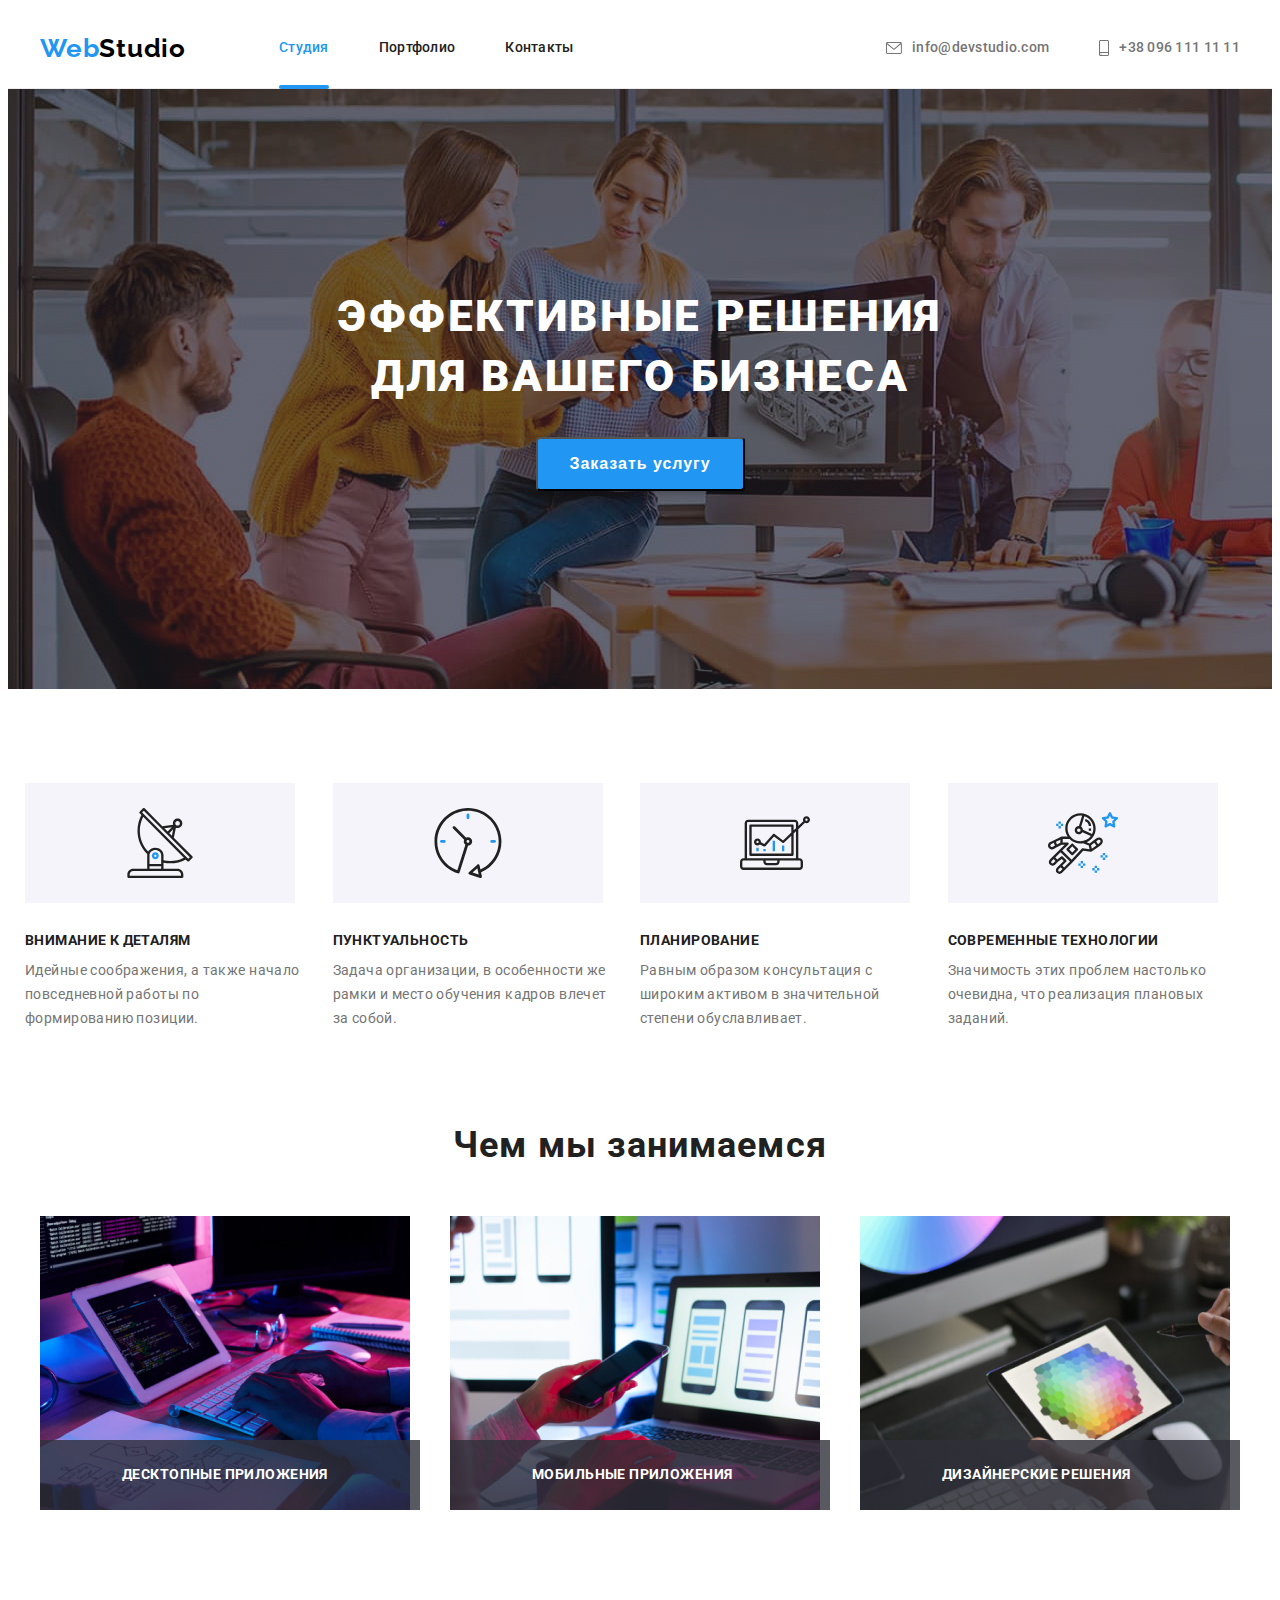
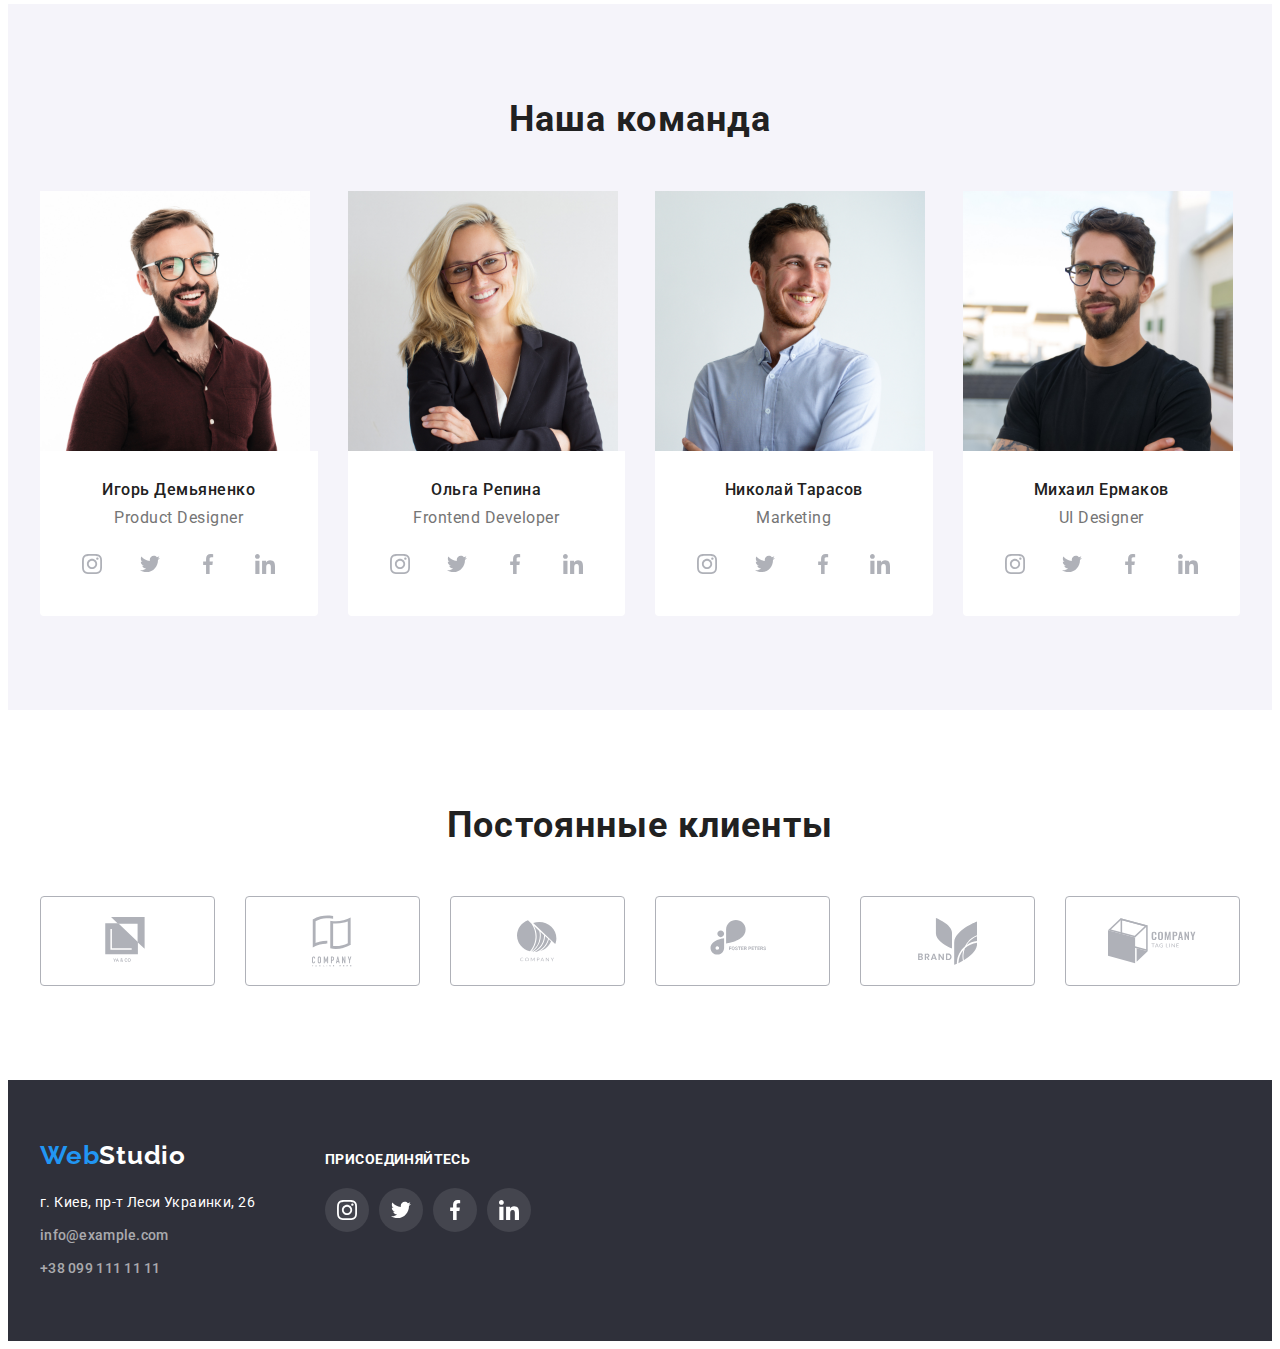
==== commit 963b10c5: "update css html" ====
--- a/index.html
+++ b/index.html
@@ -18,7 +18,7 @@
 <header class="header">
     <div class="container">
 <nav class="nav">
-    <a class="logo logo-light-theme link" href="" lang="en"> <span class="web">Web</span>Studio</a>
+    <a class="logo logo-light-theme link" href="./index.html" lang="en"> <span class="web">Web</span>Studio</a>
     <ul class="items list">
         <li class="item">
             <a class="item-link link current" href="./index.html">Студия</a>
@@ -346,7 +346,11 @@
 </section>
 <div class="backdrop is-hidden" data-modal>
     <div class="modal-window">
-        <button class="close-btn"   type="button" data-modal-close>X</button>
+        <button class="close-btn"   type="button" data-modal-close>
+            <svg width="11px" height="11px">
+                <use href="./images/svgsprat/symbol.svg#icon-close"></use>
+            </svg>
+        </button>
             
 </div>
 
--- a/css/styles.css
+++ b/css/styles.css
@@ -29,11 +29,10 @@
   --border-color: #eeeeee;
   --footer-link: rgba(255, 255, 255, 0.6);
   --icon-color: #afb1b8;
-  --overlay:rgba(33, 150, 243, 0.9);
+  --overlay: rgba(33, 150, 243, 0.9);
   --modal-background: rgba(0, 0, 0, 0.2);
-  --title-pictures:rgba(47, 48, 58, 0.8);
+  --title-pictures: rgba(47, 48, 58, 0.8);
   --btn-background: rgba(0, 0, 0, 0.1);
-
 }
 
 body {
@@ -98,7 +97,7 @@
   background: var(--second-color);
   box-shadow: 0px 4px 4px rgba(0, 0, 0, 0.15);
   border-radius: 4px;
-   transition: 250ms cubic-bezier(0.4, 0, 0.2, 1);
+  transition: background-color 250ms cubic-bezier(0.4, 0, 0.2, 1);
 }
 .modal-btn:hover,
 .modal-btn:focus {
@@ -116,36 +115,7 @@
   letter-spacing: 0.03em;
   color: var(--nav-color);
 }
-.social-list {
-  display: flex;
-  align-items: center;
-  justify-content: space-between;
-}
-.social-list-link {
-  display: flex;
-  justify-content: center;
-  align-items: center;
-  width: 44px;
-  height: 44px;
-  border-radius: 50%;
-  fill: var(--icon-color);
-  background-color: var(--main-color);
-    transition: 250ms cubic-bezier(0.4, 0, 0.2, 1);
-}
-.social-list-icon {
-  width: 20px;
-  height: 20px;
-    transition: 250ms cubic-bezier(0.4, 0, 0.2, 1);
-}
-.social-list-link:hover,
-.social-list-link:focus {
-  background-color: var(--second-color);
-}
-
-.social-list-link:hover .social-list-icon,
-.social-list-link:focus .social-list-icon {
-  fill: var(--main-color);
-}
+
 /*===========END COMPONENT==========*/
 
 /*===========HEADER==========*/
@@ -190,28 +160,25 @@
   line-height: 1.14;
   letter-spacing: 0.02em;
   color: var(--nav-color);
-  transition: 250ms cubic-bezier(0.4, 0, 0.2, 1);
+  transition: color 250ms cubic-bezier(0.4, 0, 0.2, 1);
 }
 .item-link:hover,
 .item-link:focus {
   color: var(--second-color);
-  
 }
 .current {
   position: relative;
   color: var(--second-color);
 }
-.current::after{
+.current::after {
   position: absolute;
-  content:"" ;
+  content: '';
   display: inline;
   width: 100%;
   height: 4px;
-  background: #2196F3;
+  background: #2196f3;
   border-radius: 2px;
-  transform: translateY(1000%);
-
-
+  bottom: -33px;
 }
 
 .tel {
@@ -228,7 +195,7 @@
   line-height: 1.14;
   letter-spacing: 0.02em;
   color: var(--tel-link-color);
-    transition: 250ms cubic-bezier(0.4, 0, 0.2, 1);
+  transition: color 250ms cubic-bezier(0.4, 0, 0.2, 1);
 }
 .foot-link {
   font-weight: 500;
@@ -236,7 +203,7 @@
   line-height: 1.14;
   letter-spacing: 0.02em;
   color: var(--footer-link);
-   transition: 250ms cubic-bezier(0.4, 0, 0.2, 1);
+  transition: color 250ms cubic-bezier(0.4, 0, 0.2, 1);
 }
 .foot-link:hover,
 .foot-link:focus {
@@ -253,6 +220,7 @@
 .tel-icon {
   margin-right: 10px;
   fill: var(--tel-link-color);
+  transition: fill 250ms cubic-bezier(0.4, 0, 0.2, 1);
 }
 
 /*===========END HEADER=========*/
@@ -363,32 +331,29 @@
   margin-left: 30px;
   margin-top: 50px;
 }
-.doing-pictures{
+.doing-pictures {
   position: relative;
 }
-.pictures-title{
-position: absolute;
-bottom: 0;
-left: 0;
-width: 100%;
-height: 23.8%;
-background-color: var(--title-pictures);
-transition: 250ms cubic-bezier(0.4, 0, 0.2, 1);
-
-
-}
-.pictures-description{
-display: inline-block;
-position: absolute;
-padding: 27px 82px;
-font-weight: bold;
-font-size: 14px;
-line-height: 1.14;
-text-align: center;
-letter-spacing: 0.03em;
-text-transform: uppercase;
-color: var(--main-color);
-text-align: center;
+.pictures-title {
+  position: absolute;
+  bottom: 0;
+  left: 0;
+  width: 100%;
+  height: 23.8%;
+  background-color: var(--title-pictures);
+}
+.pictures-description {
+  display: inline-block;
+  position: absolute;
+  padding: 27px 82px;
+  font-weight: bold;
+  font-size: 14px;
+  line-height: 1.14;
+  text-align: center;
+  letter-spacing: 0.03em;
+  text-transform: uppercase;
+  color: var(--main-color);
+  text-align: center;
 }
 /*===========END DOING==========*/
 
@@ -434,6 +399,36 @@
   text-align: center;
   color: var(--tel-link-color);
   margin-bottom: 14px;
+}
+.social-list {
+  display: flex;
+  align-items: center;
+  justify-content: space-between;
+}
+.social-list-link {
+  display: flex;
+  justify-content: center;
+  align-items: center;
+  width: 44px;
+  height: 44px;
+  border-radius: 50%;
+  fill: var(--icon-color);
+  background-color: var(--main-color);
+  transition: color 250ms cubic-bezier(0.4, 0, 0.2, 1);
+}
+.social-list-icon {
+  width: 20px;
+  height: 20px;
+  transition: fill 250ms cubic-bezier(0.4, 0, 0.2, 1);
+}
+.social-list-link:hover,
+.social-list-link:focus {
+  background-color: var(--second-color);
+}
+
+.social-list-link:hover .social-list-icon,
+.social-list-link:focus .social-list-icon {
+  fill: var(--main-color);
 }
 /*===========END OUR TEAM==========*/
 
@@ -462,7 +457,7 @@
   box-sizing: border-box;
   border-radius: 4px;
   fill: var(--icon-color);
-    transition: 250ms cubic-bezier(0.4, 0, 0.2, 1);
+  transition: 250ms cubic-bezier(0.4, 0, 0.2, 1);
 }
 .clients-list-link {
   display: inline-flex;
@@ -471,7 +466,8 @@
   width: 100%;
   height: 90px;
   fill: var(--icon-color);
-    transition: 250ms cubic-bezier(0.4, 0, 0.2, 1);
+  transition: fill 250ms cubic-bezier(0.4, 0, 0.2, 1),
+    border-color 250ms cubic-bezier(0.4, 0, 0.2, 1);
 }
 
 .clients-list-link:hover,
@@ -498,7 +494,7 @@
   line-height: 1.7;
   letter-spacing: 0.03em;
   color: var(--main-color);
-    transition: 250ms cubic-bezier(0.4, 0, 0.2, 1);
+  transition: color 250ms cubic-bezier(0.4, 0, 0.2, 1);
 }
 
 .contact-item {
@@ -554,7 +550,7 @@
   align-items: center;
   fill: var(--main-color);
   background: rgba(255, 255, 255, 0.1);
-    transition: 250ms cubic-bezier(0.4, 0, 0.2, 1);
+  transition: background-color 250ms cubic-bezier(0.4, 0, 0.2, 1);
 }
 .soc-list-icon {
   width: 20px;
@@ -593,7 +589,6 @@
   flex-basis: calc(100% / 3 - 30px);
   margin-left: 30px;
   margin-top: 20px;
-
 }
 .portfolio-text {
   padding: 20px 24px;
@@ -614,7 +609,9 @@
   cursor: pointer;
   border-radius: 4px;
   border: 0px;
-    transition: 250ms cubic-bezier(0.4, 0, 0.2, 1);
+  transition: color 250ms cubic-bezier(0.4, 0, 0.2, 1),
+    background-color 250ms cubic-bezier(0.4, 0, 0.2, 1),
+    box-shadow 250ms cubic-bezier(0.4, 0, 0.2, 1);
 }
 .btn:hover,
 .btn:focus {
@@ -640,8 +637,7 @@
 }
 .portfolio-link {
   display: block;
-    transition: 250ms cubic-bezier(0.4, 0, 0.2, 1);
-  
+  transition: 250ms cubic-bezier(0.4, 0, 0.2, 1);
 }
 .portfolio-link:hover,
 .portfolio-link:focus {
@@ -649,26 +645,26 @@
     1px 4px 6px rgba(0, 0, 0, 0.16);
 }
 
-.card-thumb{
- position: relative; 
- overflow: hidden;
-}
-.overlay-card{
+.card-thumb {
+  position: relative;
+  overflow: hidden;
+}
+.overlay-card {
   position: absolute;
   top: 0;
   left: 0;
   width: 100%;
   height: 100%;
-  background-color:var(--overlay);
-  transform:translateY(100%);
+  background-color: var(--overlay);
+  transform: translateY(100%);
   transition: 250ms cubic-bezier(0.4, 0, 0.2, 1);
-
-}
- .portfolio-link:hover .overlay-card{
-   transform: translateY(0);
- }
- .card-text{
-   display: block;
+}
+.portfolio-link:hover .overlay-card,
+.portfolio-link:focus .overlay-card {
+  transform: translateY(0);
+}
+.card-text {
+  display: block;
   padding: 63px 24px;
   font-style: normal;
   font-weight: normal;
@@ -677,52 +673,54 @@
 
   letter-spacing: 0.03em;
   color: var(--main-color);
- }
-
-.backdrop{
-  position:fixed;
+}
+
+.backdrop {
+  position: fixed;
   top: 0;
   left: 0;
-  width: 100%;
-  height: 100%;
+  width: 100vw;
+  height: 100vh;
   background-color: var(--modal-background);
   opacity: 1;
-  transition:opacity 250ms cubic-bezier(0.4, 0, 0.2, 1);
-}
-.backdrop.is-hidden{
+
+  transition: opacity 250ms cubic-bezier(0.4, 0, 0.2, 1);
+}
+.backdrop.is-hidden {
   opacity: 0;
   pointer-events: none;
-}
-  
- .backdrop.is-hidden .modal-window {
-    transform: scale(0.8)  translate(-50%, -50%);
- }
-  
-
- .modal-window{
- display: flex;
-   
-  min-width: 528px;
-  min-height: 581px;
+  visibility: hidden;
+}
+
+.backdrop.is-hidden .modal-window {
+  transform: scale(0.8) translate(-50%, -50%);
+}
+
+.modal-window {
+  width: 528px;
+  height: 581px;
   background-color: var(--main-color);
 
   position: absolute;
   top: 50%;
   left: 50%;
   transform: translate(-50%, -50%) scale(1.4);
-  padding-left:490px;
-  padding-top: 8px;
-  transition: transfom 250ms cubic-bezier(0.4, 0, 0.2, 1);
-  
- }
- 
- .close-btn{
-   display: block;
-   width: 30px;
-   height: 30px;
-   border-radius: 50%;
-   border: 1px solid var(--btn-background);
-   box-sizing: border-box;
-   background-color: var(--main-color);
-
- }+
+  transition: transform 250ms cubic-bezier(0.4, 0, 0.2, 1);
+}
+
+.close-btn {
+  position: absolute;
+  top: 8px;
+  right: 8px;
+
+  width: 30px;
+  height: 30px;
+  background-color: var(--main-color);
+
+  background: #ffffff;
+  border: 1px solid rgba(0, 0, 0, 0.1);
+  outline: none;
+  border-radius: 50%;
+  cursor: pointer;
+}
